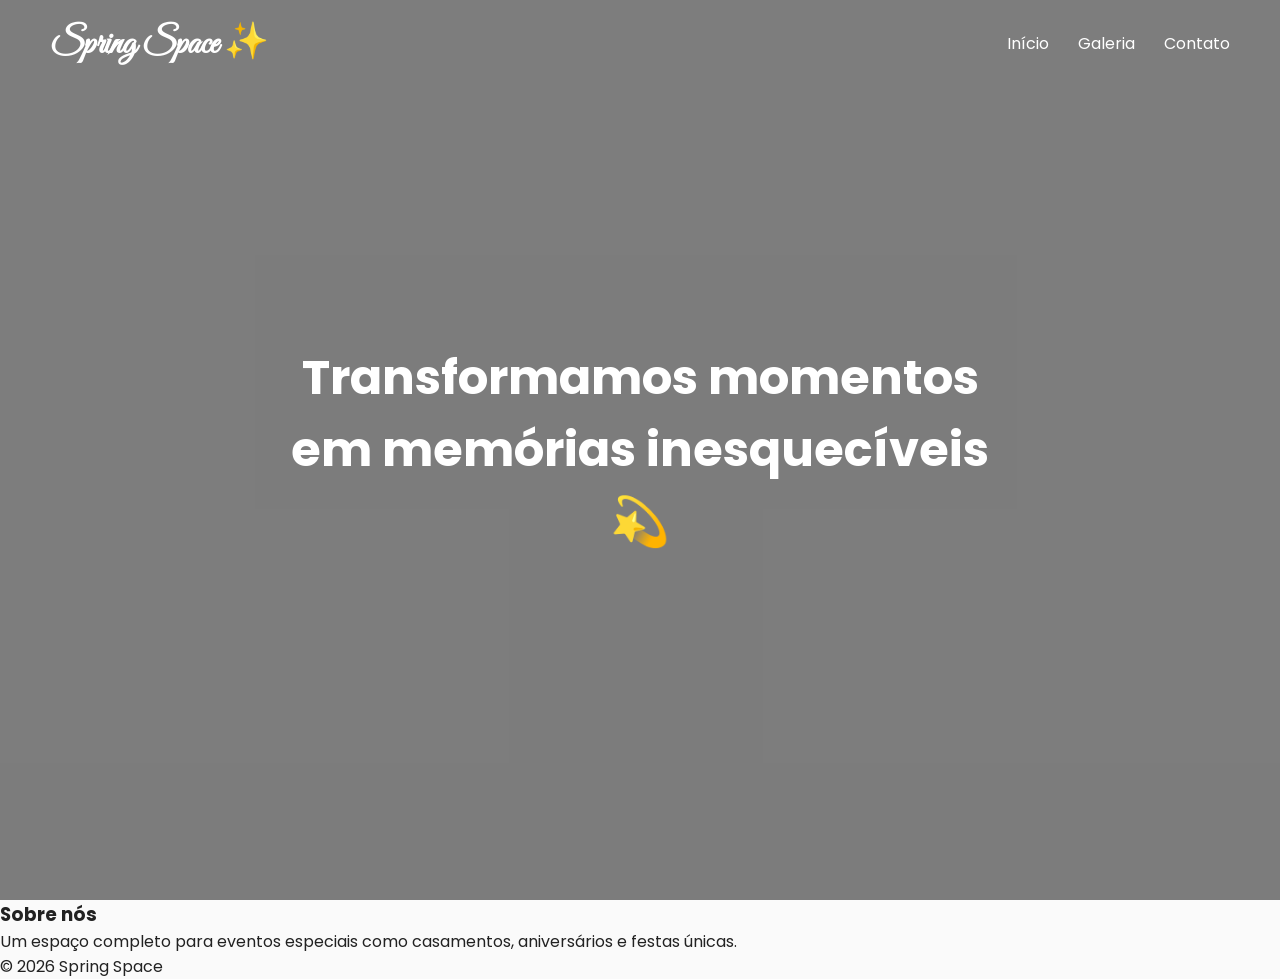
==== index.html @ cb0e1561 "Add files via upload" ====
<!DOCTYPE html>
<html lang="pt-br">
<head>
    <meta charset="UTF-8">
    <title>Spring Space</title>
    <link rel="stylesheet" href="css/style.css">
    <link href="https://fonts.googleapis.com/css2?family=Poppins:wght@300;400;600&family=Great+Vibes&display=swap" rel="stylesheet">
</head>
<body>

<header>
    <h1 class="logo">Spring Space ✨</h1>
    <nav>
        <a href="index.html">Início</a>
        <a href="galeria.html">Galeria</a>
        <a href="contato.html">Contato</a>
    </nav>
</header>

<section class="hero">
    <h2>Transformamos momentos em memórias inesquecíveis 💫</h2>
</section>

<section class="sobre">
    <h3>Sobre nós</h3>
    <p>Um espaço completo para eventos especiais como casamentos, aniversários e festas únicas.</p>
</section>

<footer>
    <p>© 2026 Spring Space</p>
</footer>

</body>
</html>
---- css/style.css ----
/* RESET */
* {
    margin: 0;
    padding: 0;
    box-sizing: border-box;
}

body {
    font-family: 'Poppins', sans-serif;
    background: #fafafa;
    color: #222;
}

/* HEADER TRANSPARENTE */
header {
    position: fixed;
    width: 100%;
    top: 0;
    padding: 20px 50px;
    display: flex;
    justify-content: space-between;
    align-items: center;
    transition: 0.4s;
    z-index: 1000;
}

header.scrolled {
    background: rgba(0,0,0,0.7);
    backdrop-filter: blur(10px);
}

/* LOGO ASSINATURA */
.logo {
    font-family: 'Great Vibes', cursive;
    font-size: 36px;
    color: white;
}

/* MENU */
nav a {
    margin-left: 25px;
    color: white;
    text-decoration: none;
    position: relative;
}

/* LINHA ANIMADA */
nav a::after {
    content: "";
    width: 0%;
    height: 2px;
    background: white;
    position: absolute;
    left: 0;
    bottom: -5px;
    transition: 0.3s;
}

nav a:hover::after {
    width: 100%;
}

/* HERO COM IMAGEM */
.hero {
    height: 100vh;
    background: url('../assets/evento1/1.jpg') center/cover no-repeat;
    display: flex;
    align-items: center;
    justify-content: center;
    text-align: center;
    color: white;
    position: relative;
}

/* OVERLAY ESCURO */
.hero::before {
    content: "";
    position: absolute;
    width: 100%;
    height: 100%;
    background: rgba(0,0,0,0.5);
}

/* TEXTO HERO */
.hero h2 {
    position: relative;
    font-size: 48px;
    max-width: 700px;
    animation: fadeUp 1.5s ease;
}

/* GALERIA */
.galeria {
    padding: 100px 40px;
    display: grid;
    grid-template-columns: repeat(auto-fit, minmax(300px,1fr));
    gap: 25px;
}

/* EVENTO */
.evento {
    background: white;
    border-radius: 15px;
    overflow: hidden;
    box-shadow: 0 8px 25px rgba(0,0,0,0.1);
    transition: 0.4s;
    opacity: 0;
    transform: translateY(40px);
}

/* ANIMAÇÃO AO APARECER */
.evento.show {
    opacity: 1;
    transform: translateY(0);
}

/* HOVER LUXO */
.evento:hover {
    transform: scale(1.03);
}

/* IMG */
.evento img {
    width: 100%;
    height: 250px;
    object-fit: cover;
    cursor: pointer;
}

/* TEXTO */
.evento p {
    padding: 15px;
}

/* LIGHTBOX */
.lightbox {
    position: fixed;
    display: none;
    top: 0;
    left: 0;
    width: 100%;
    height: 100%;
    background: rgba(0,0,0,0.9);
    justify-content: center;
    align-items: center;
}

.lightbox img {
    max-width: 90%;
    max-height: 90%;
}

/* BOTÃO WHATSAPP */
.whatsapp {
    position: fixed;
    bottom: 20px;
    right: 20px;
    background: #25d366;
    color: white;
    padding: 15px 18px;
    border-radius: 50%;
    font-size: 22px;
    text-decoration: none;
    box-shadow: 0 5px 15px rgba(0,0,0,0.3);
}

/* CONTATO */
.contato {
    padding: 120px 20px;
    text-align: center;
}

/* ANIMAÇÃO */
@keyframes fadeUp {
    from {
        opacity: 0;
        transform: translateY(30px);
    }
    to {
        opacity: 1;
        transform: translateY(0);
    }
}
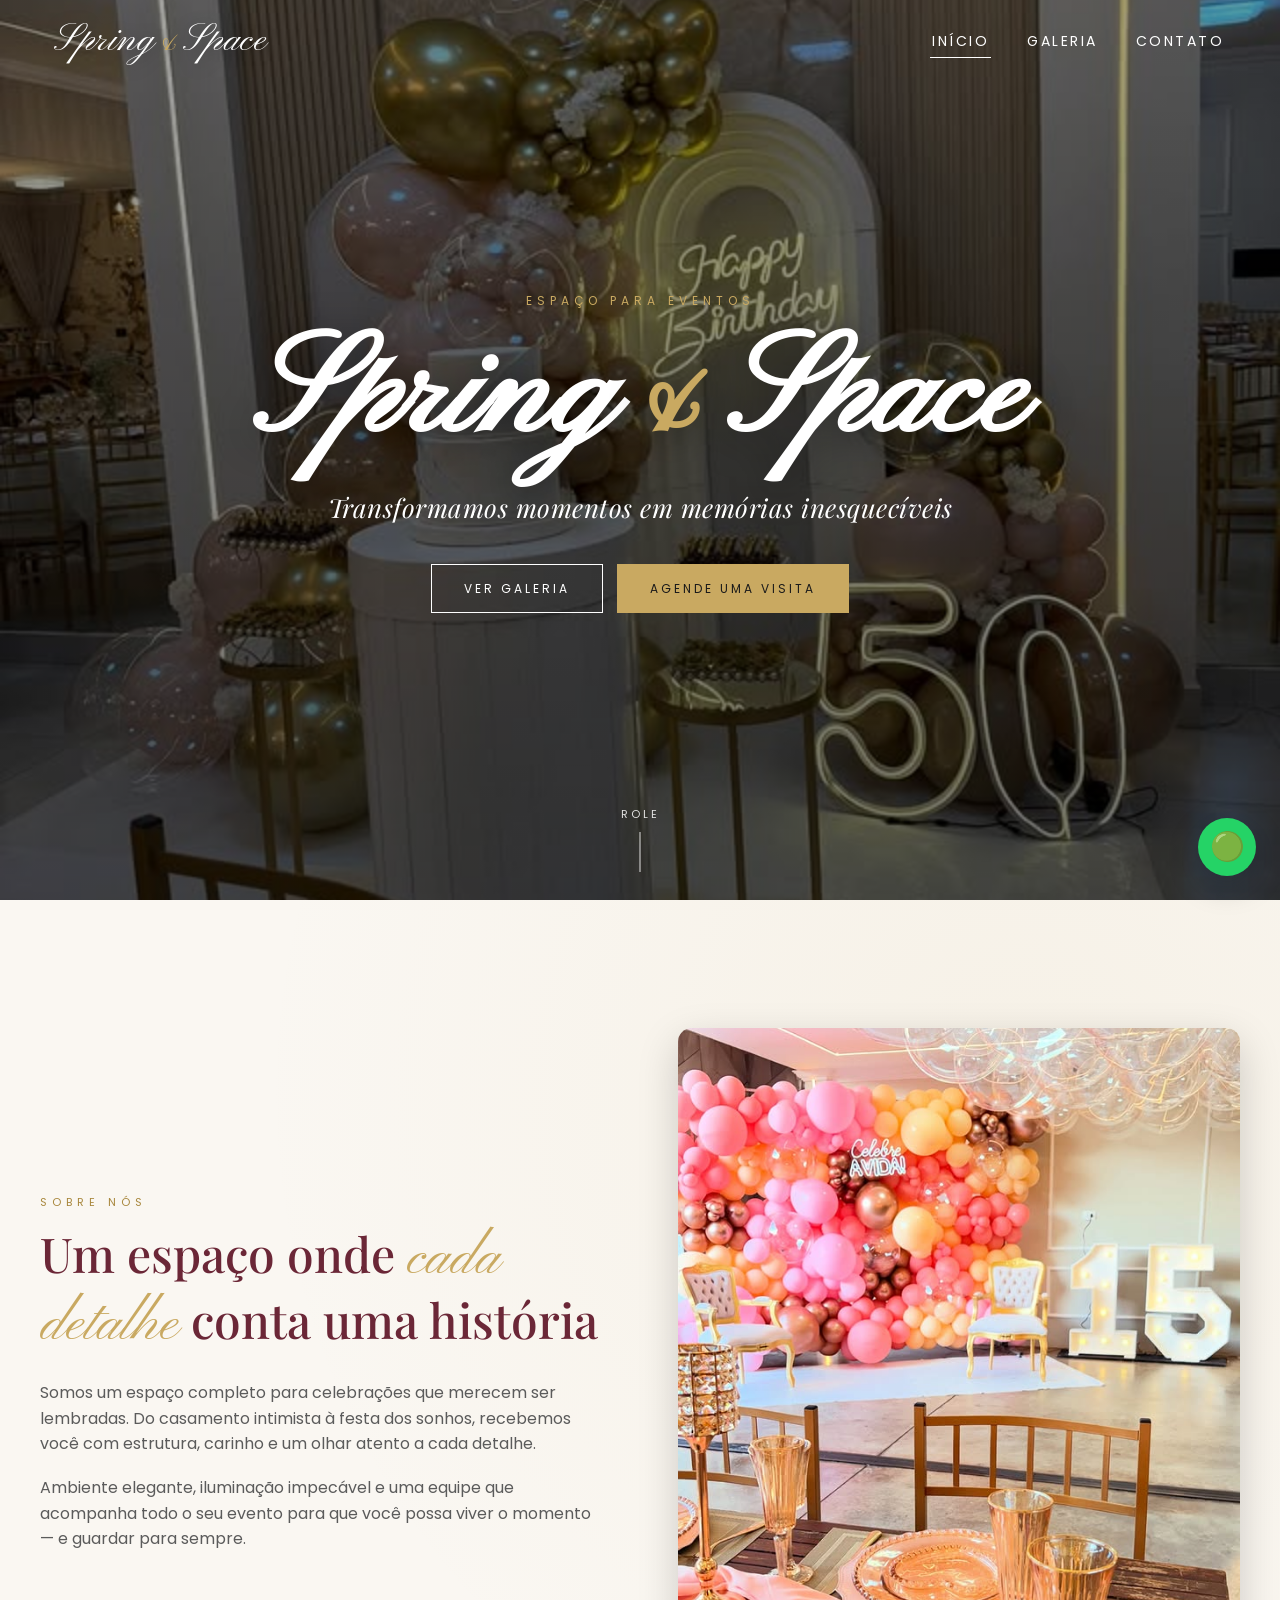
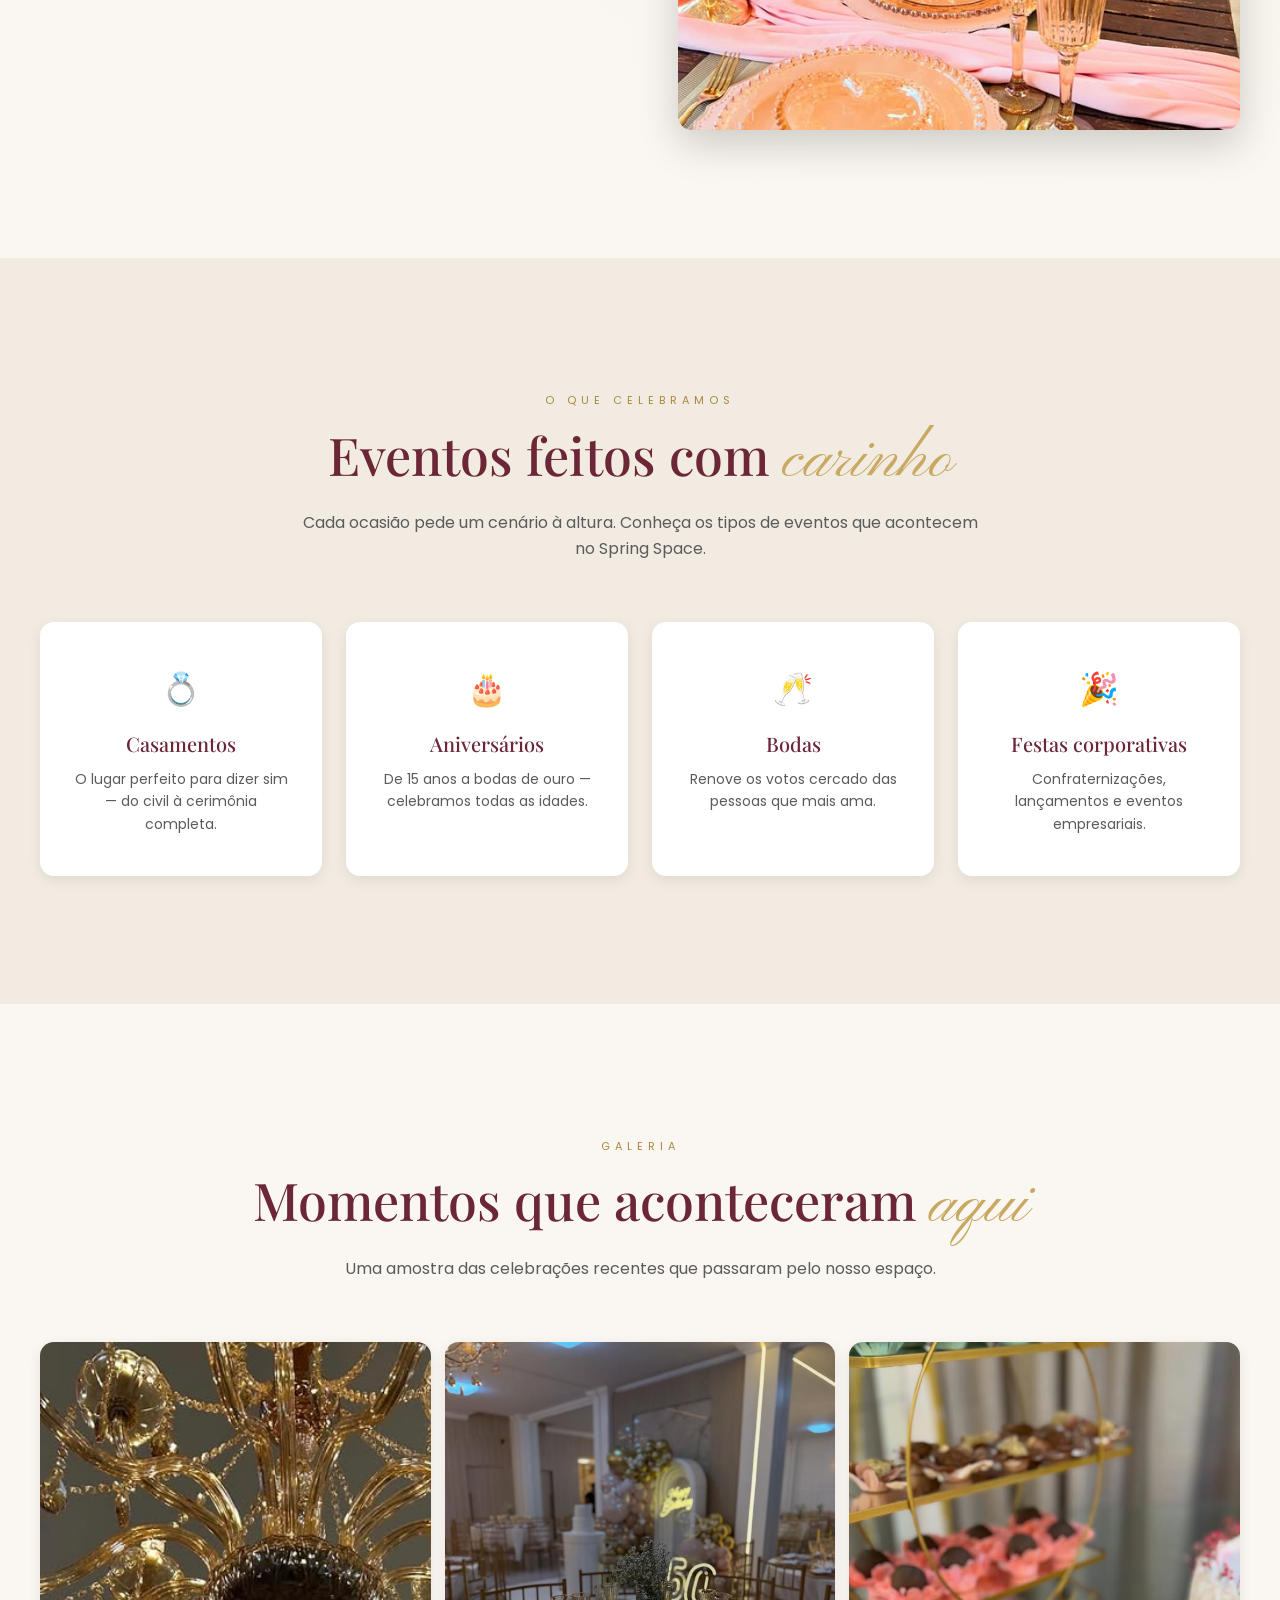
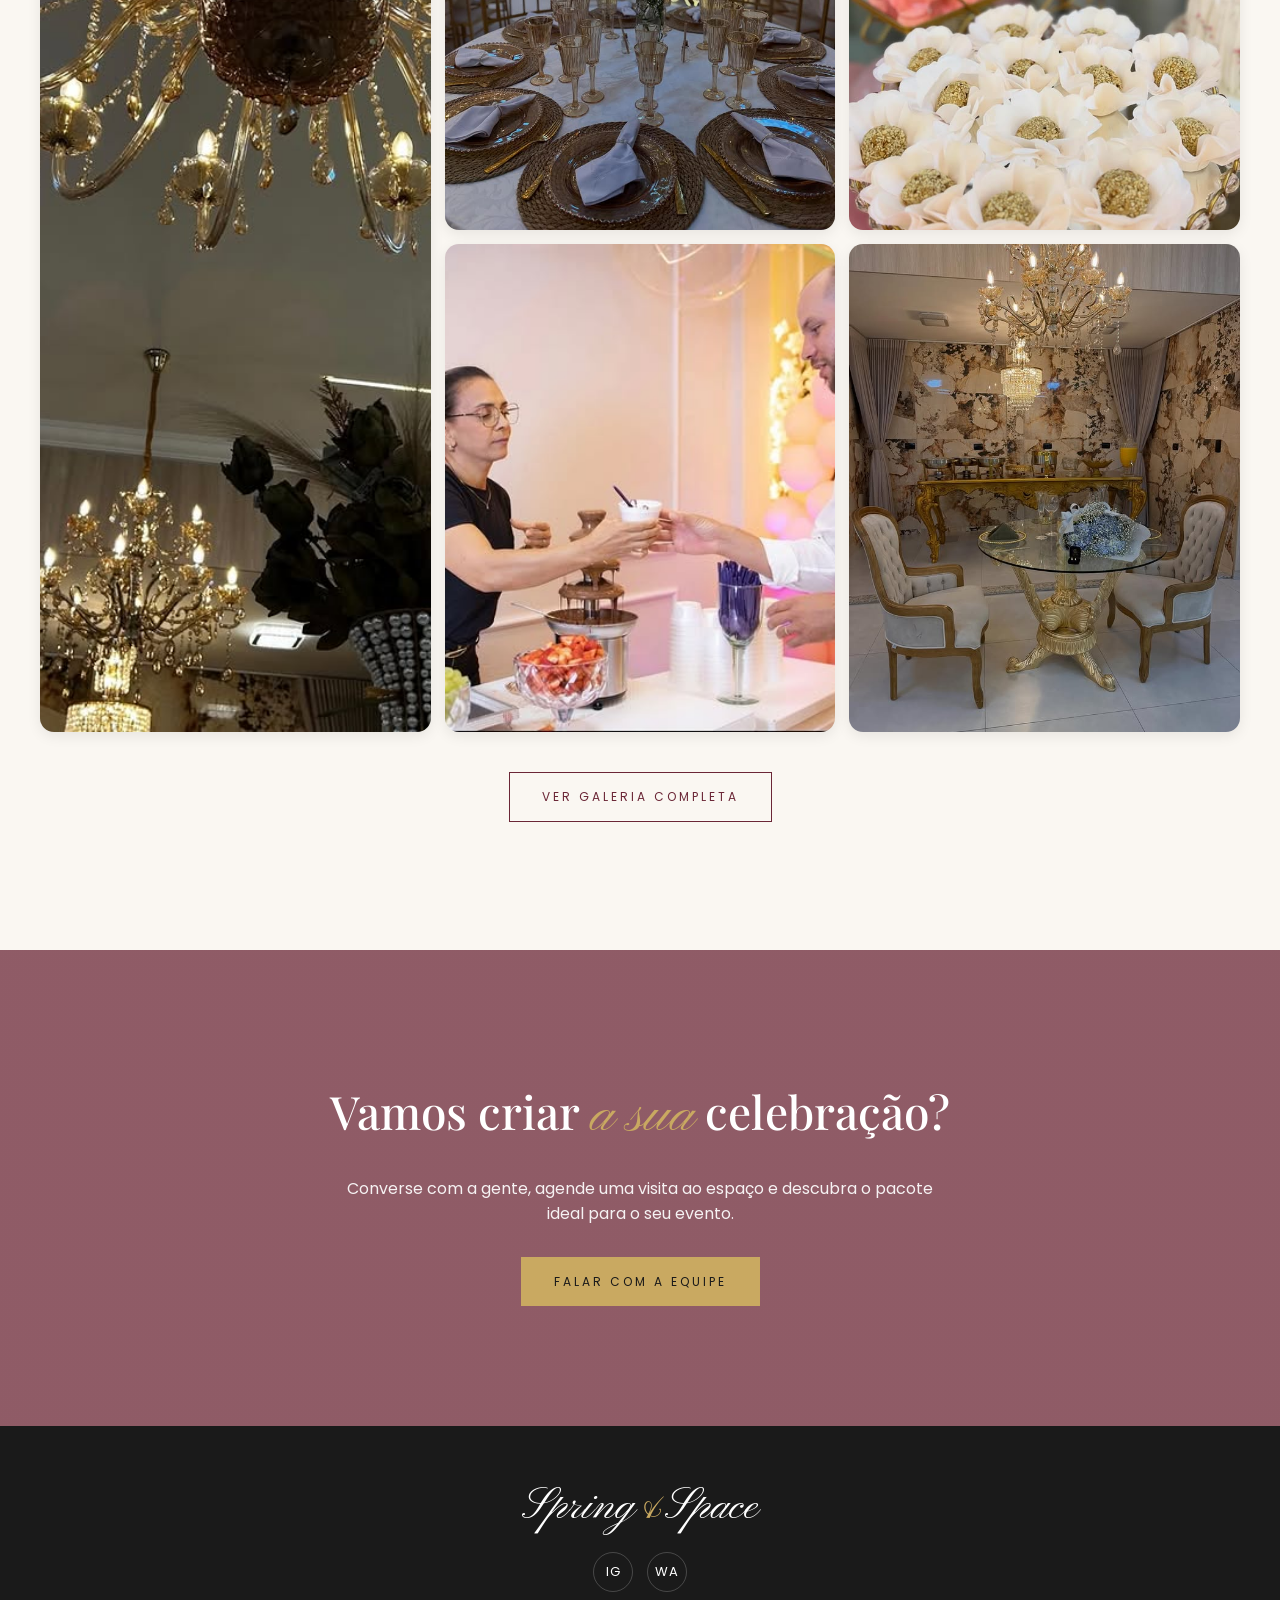
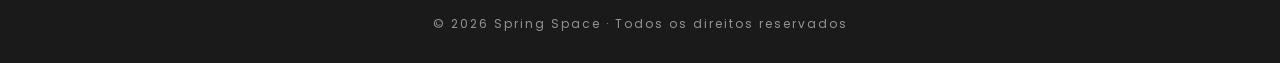
==== commit 07a45e03: "Redesign: professional look, signature logo, animations, video-ready gallery - New palette (ivory/ro" ====
--- a/index.html
+++ b/index.html
@@ -1,34 +1,131 @@
-<!DOCTYPE html>
-<html lang="pt-br">
-<head>
-    <meta charset="UTF-8">
-    <title>Spring Space</title>
-    <link rel="stylesheet" href="css/style.css">
-    <link href="https://fonts.googleapis.com/css2?family=Poppins:wght@300;400;600&family=Great+Vibes&display=swap" rel="stylesheet">
-</head>
-<body>
-
-<header>
-    <h1 class="logo">Spring Space ✨</h1>
-    <nav>
-        <a href="index.html">Início</a>
-        <a href="galeria.html">Galeria</a>
-        <a href="contato.html">Contato</a>
-    </nav>
-</header>
-
-<section class="hero">
-    <h2>Transformamos momentos em memórias inesquecíveis 💫</h2>
-</section>
-
-<section class="sobre">
-    <h3>Sobre nós</h3>
-    <p>Um espaço completo para eventos especiais como casamentos, aniversários e festas únicas.</p>
-</section>
-
-<footer>
-    <p>© 2026 Spring Space</p>
-</footer>
-
-</body>
-</html>+<!DOCTYPE html>
+<html lang="pt-br">
+<head>
+<meta charset="UTF-8">
+<meta name="viewport" content="width=device-width, initial-scale=1">
+<title>Spring Space · Espaço para eventos inesquecíveis</title>
+<meta name="description" content="Spring Space — um espaço completo e elegante para casamentos, aniversários, bodas e festas únicas. Transformamos momentos em memórias.">
+
+<link rel="preconnect" href="https://fonts.googleapis.com">
+<link rel="preconnect" href="https://fonts.gstatic.com" crossorigin>
+<link href="https://fonts.googleapis.com/css2?family=Playfair+Display:ital,wght@0,400;0,500;0,600;1,400&family=Pinyon+Script&family=Great+Vibes&family=Poppins:wght@300;400;500;600&display=swap" rel="stylesheet">
+
+<link rel="stylesheet" href="css/style.css">
+</head>
+<body>
+
+<header id="site-header">
+    <div class="logo"><a href="index.html">Spring<span class="amp">&amp;</span>Space</a></div>
+    <button class="burger" id="burger" aria-label="Abrir menu"><span></span><span></span><span></span></button>
+    <nav id="site-nav">
+        <a href="index.html" class="active">Início</a>
+        <a href="galeria.html">Galeria</a>
+        <a href="contato.html">Contato</a>
+    </nav>
+</header>
+
+<!-- HERO -->
+<section class="hero">
+    <div class="hero-slides" id="hero-slides">
+        <div class="hero-slide active" style="background-image:url('evento1/1.jpg')"></div>
+        <div class="hero-slide" style="background-image:url('evento2/1.jpg')"></div>
+        <div class="hero-slide" style="background-image:url('evento6/1.jpg')"></div>
+        <div class="hero-slide" style="background-image:url('evento7/1.jpg')"></div>
+    </div>
+
+    <div class="hero-content">
+        <span class="kicker">Espaço para eventos</span>
+        <h1 class="brand-signature">Spring<span class="amp">&amp;</span>Space</h1>
+        <p class="tagline">Transformamos momentos em memórias inesquecíveis</p>
+        <div class="hero-cta">
+            <a href="galeria.html" class="btn"><span>Ver galeria</span></a>
+            <a href="contato.html" class="btn btn-solid"><span>Agende uma visita</span></a>
+        </div>
+    </div>
+
+    <div class="scroll-hint">
+        <span>Role</span>
+        <span class="line"></span>
+    </div>
+</section>
+
+<!-- SOBRE -->
+<section class="sobre" id="sobre">
+    <div class="container sobre-grid">
+        <div class="sobre-text reveal">
+            <span class="eyebrow">Sobre nós</span>
+            <h2>Um espaço onde <em>cada detalhe</em> conta uma história</h2>
+            <p>Somos um espaço completo para celebrações que merecem ser lembradas. Do casamento intimista à festa dos sonhos, recebemos você com estrutura, carinho e um olhar atento a cada detalhe.</p>
+            <p>Ambiente elegante, iluminação impecável e uma equipe que acompanha todo o seu evento para que você possa viver o momento — e guardar para sempre.</p>
+        </div>
+        <div class="sobre-image reveal delay-1">
+            <img src="evento3/1.jpg" alt="Salão Spring Space decorado" loading="lazy">
+        </div>
+    </div>
+</section>
+
+<!-- SERVIÇOS -->
+<section class="servicos">
+    <div class="container">
+        <div class="section-head reveal">
+            <span class="eyebrow">O que celebramos</span>
+            <h2>Eventos feitos com <em>carinho</em></h2>
+            <p>Cada ocasião pede um cenário à altura. Conheça os tipos de eventos que acontecem no Spring Space.</p>
+        </div>
+
+        <div class="servicos-grid">
+            <div class="servico reveal"><div class="icon">💍</div><h3>Casamentos</h3><p>O lugar perfeito para dizer sim — do civil à cerimônia completa.</p></div>
+            <div class="servico reveal delay-1"><div class="icon">🎂</div><h3>Aniversários</h3><p>De 15 anos a bodas de ouro — celebramos todas as idades.</p></div>
+            <div class="servico reveal delay-2"><div class="icon">🥂</div><h3>Bodas</h3><p>Renove os votos cercado das pessoas que mais ama.</p></div>
+            <div class="servico reveal delay-3"><div class="icon">🎉</div><h3>Festas corporativas</h3><p>Confraternizações, lançamentos e eventos empresariais.</p></div>
+        </div>
+    </div>
+</section>
+
+<!-- GALLERY PREVIEW -->
+<section class="preview" id="preview">
+    <div class="container">
+        <div class="section-head reveal">
+            <span class="eyebrow">Galeria</span>
+            <h2>Momentos que aconteceram <em>aqui</em></h2>
+            <p>Uma amostra das celebrações recentes que passaram pelo nosso espaço.</p>
+        </div>
+
+        <div class="preview-grid reveal delay-1">
+            <a class="tile" href="galeria.html"><img src="evento6/2.jpg" alt="Casamento" loading="lazy"></a>
+            <a class="tile" href="galeria.html"><img src="evento1/2.jpg" alt="Aniversário 50 anos" loading="lazy"></a>
+            <a class="tile" href="galeria.html"><img src="evento2/2.jpg" alt="Salão" loading="lazy"></a>
+            <a class="tile" href="galeria.html"><img src="evento4/2.jpg" alt="Doces" loading="lazy"></a>
+            <a class="tile" href="galeria.html"><img src="evento7/2.jpg" alt="Festa" loading="lazy"></a>
+        </div>
+
+        <div class="preview-cta reveal delay-2">
+            <a href="galeria.html" class="btn" style="color:var(--burgundy);border-color:var(--burgundy);"><span>Ver galeria completa</span></a>
+        </div>
+    </div>
+</section>
+
+<!-- CTA -->
+<section class="cta" style="--bg:url('evento5/1.jpg');">
+    <div class="container reveal">
+        <h2>Vamos criar <em>a sua</em> celebração?</h2>
+        <p>Converse com a gente, agende uma visita ao espaço e descubra o pacote ideal para o seu evento.</p>
+        <a href="contato.html" class="btn btn-solid"><span>Falar com a equipe</span></a>
+    </div>
+</section>
+
+<!-- FOOTER -->
+<footer>
+    <div class="foot-sig">Spring<span class="amp">&amp;</span>Space</div>
+    <div class="socials">
+        <a href="https://www.instagram.com/spri.gnspace" target="_blank" rel="noopener">IG</a>
+        <a href="https://wa.me/5518981238921" target="_blank" rel="noopener">WA</a>
+    </div>
+    <p class="copy">© <span id="year">2026</span> Spring Space · Todos os direitos reservados</p>
+</footer>
+
+<a href="https://wa.me/5518981238921" class="whatsapp-float" target="_blank" rel="noopener" aria-label="WhatsApp">🟢</a>
+
+<script src="js/script.js"></script>
+</body>
+</html>
--- a/css/style.css
+++ b/css/style.css
@@ -1,183 +1,977 @@
-/* RESET */
-* {
-    margin: 0;
-    padding: 0;
-    box-sizing: border-box;
-}
-
-body {
-    font-family: 'Poppins', sans-serif;
-    background: #fafafa;
-    color: #222;
-}
-
-/* HEADER TRANSPARENTE */
-header {
-    position: fixed;
-    width: 100%;
-    top: 0;
-    padding: 20px 50px;
-    display: flex;
-    justify-content: space-between;
-    align-items: center;
-    transition: 0.4s;
-    z-index: 1000;
-}
-
-header.scrolled {
-    background: rgba(0,0,0,0.7);
-    backdrop-filter: blur(10px);
-}
-
-/* LOGO ASSINATURA */
-.logo {
-    font-family: 'Great Vibes', cursive;
-    font-size: 36px;
-    color: white;
-}
-
-/* MENU */
-nav a {
-    margin-left: 25px;
-    color: white;
-    text-decoration: none;
-    position: relative;
-}
-
-/* LINHA ANIMADA */
-nav a::after {
-    content: "";
-    width: 0%;
-    height: 2px;
-    background: white;
-    position: absolute;
-    left: 0;
-    bottom: -5px;
-    transition: 0.3s;
-}
-
-nav a:hover::after {
-    width: 100%;
-}
-
-/* HERO COM IMAGEM */
-.hero {
-    height: 100vh;
-    background: url('../assets/evento1/1.jpg') center/cover no-repeat;
-    display: flex;
-    align-items: center;
-    justify-content: center;
-    text-align: center;
-    color: white;
-    position: relative;
-}
-
-/* OVERLAY ESCURO */
-.hero::before {
-    content: "";
-    position: absolute;
-    width: 100%;
-    height: 100%;
-    background: rgba(0,0,0,0.5);
-}
-
-/* TEXTO HERO */
-.hero h2 {
-    position: relative;
-    font-size: 48px;
-    max-width: 700px;
-    animation: fadeUp 1.5s ease;
-}
-
-/* GALERIA */
-.galeria {
-    padding: 100px 40px;
-    display: grid;
-    grid-template-columns: repeat(auto-fit, minmax(300px,1fr));
-    gap: 25px;
-}
-
-/* EVENTO */
-.evento {
-    background: white;
-    border-radius: 15px;
-    overflow: hidden;
-    box-shadow: 0 8px 25px rgba(0,0,0,0.1);
-    transition: 0.4s;
-    opacity: 0;
-    transform: translateY(40px);
-}
-
-/* ANIMAÇÃO AO APARECER */
-.evento.show {
-    opacity: 1;
-    transform: translateY(0);
-}
-
-/* HOVER LUXO */
-.evento:hover {
-    transform: scale(1.03);
-}
-
-/* IMG */
-.evento img {
-    width: 100%;
-    height: 250px;
-    object-fit: cover;
-    cursor: pointer;
-}
-
-/* TEXTO */
-.evento p {
-    padding: 15px;
-}
-
-/* LIGHTBOX */
-.lightbox {
-    position: fixed;
-    display: none;
-    top: 0;
-    left: 0;
-    width: 100%;
-    height: 100%;
-    background: rgba(0,0,0,0.9);
-    justify-content: center;
-    align-items: center;
-}
-
-.lightbox img {
-    max-width: 90%;
-    max-height: 90%;
-}
-
-/* BOTÃO WHATSAPP */
-.whatsapp {
-    position: fixed;
-    bottom: 20px;
-    right: 20px;
-    background: #25d366;
-    color: white;
-    padding: 15px 18px;
-    border-radius: 50%;
-    font-size: 22px;
-    text-decoration: none;
-    box-shadow: 0 5px 15px rgba(0,0,0,0.3);
-}
-
-/* CONTATO */
-.contato {
-    padding: 120px 20px;
-    text-align: center;
-}
-
-/* ANIMAÇÃO */
-@keyframes fadeUp {
-    from {
-        opacity: 0;
-        transform: translateY(30px);
-    }
-    to {
-        opacity: 1;
-        transform: translateY(0);
-    }
-}+/* =========================================================
+   Spring Space — Visual Identity
+   Palette: ivory, rose, burgundy, gold, charcoal
+   Type:    Playfair Display (serif) + Poppins (body) + Pinyon Script (signature)
+   ========================================================= */
+
+:root {
+    --ivory: #faf7f2;
+    --cream: #f2ebe1;
+    --rose:  #e7c6b5;
+    --gold:  #c9a961;
+    --gold-dark: #a8873d;
+    --burgundy: #6b2737;
+    --charcoal: #1a1a1a;
+    --muted: #5b5b5b;
+    --white: #ffffff;
+    --shadow-sm: 0 4px 14px rgba(0,0,0,0.08);
+    --shadow-md: 0 14px 40px rgba(0,0,0,0.18);
+    --shadow-lg: 0 30px 80px rgba(0,0,0,0.35);
+    --radius: 14px;
+    --ease: cubic-bezier(.22,.61,.36,1);
+}
+
+/* RESET */
+*, *::before, *::after {
+    margin: 0;
+    padding: 0;
+    box-sizing: border-box;
+}
+
+html { scroll-behavior: smooth; }
+
+body {
+    font-family: 'Poppins', system-ui, sans-serif;
+    background: var(--ivory);
+    color: var(--charcoal);
+    line-height: 1.6;
+    overflow-x: hidden;
+    -webkit-font-smoothing: antialiased;
+}
+
+img { display: block; max-width: 100%; }
+
+/* =========================================================
+   HEADER / NAV
+   ========================================================= */
+header {
+    position: fixed;
+    inset: 0 0 auto 0;
+    padding: 22px 54px;
+    display: flex;
+    justify-content: space-between;
+    align-items: center;
+    z-index: 1000;
+    transition: background .4s var(--ease), padding .4s var(--ease), box-shadow .4s var(--ease);
+}
+
+header.scrolled {
+    background: rgba(250, 247, 242, 0.92);
+    backdrop-filter: blur(16px);
+    -webkit-backdrop-filter: blur(16px);
+    padding: 14px 54px;
+    box-shadow: 0 6px 24px rgba(0,0,0,0.06);
+}
+
+/* Signature logo */
+.logo {
+    font-family: 'Pinyon Script', 'Great Vibes', cursive;
+    font-weight: 400;
+    font-size: clamp(30px, 3vw, 44px);
+    color: var(--white);
+    letter-spacing: .5px;
+    text-shadow: 0 2px 18px rgba(0,0,0,0.35);
+    transition: color .4s var(--ease), text-shadow .4s var(--ease);
+    line-height: 1;
+}
+.logo a { color: inherit; text-decoration: none; }
+.logo .amp { color: var(--gold); font-size: .85em; margin: 0 .05em; }
+
+header.scrolled .logo {
+    color: var(--burgundy);
+    text-shadow: none;
+}
+
+/* Nav */
+nav {
+    display: flex;
+    gap: 34px;
+    align-items: center;
+}
+nav a {
+    color: var(--white);
+    text-decoration: none;
+    font-size: 14px;
+    font-weight: 400;
+    letter-spacing: 2.5px;
+    text-transform: uppercase;
+    position: relative;
+    padding: 6px 2px;
+    transition: color .3s var(--ease);
+}
+nav a::after {
+    content: "";
+    position: absolute;
+    left: 0; bottom: 0;
+    width: 0%; height: 1.5px;
+    background: currentColor;
+    transition: width .4s var(--ease);
+}
+nav a:hover::after,
+nav a.active::after { width: 100%; }
+header.scrolled nav a { color: var(--charcoal); }
+
+/* Mobile burger */
+.burger {
+    display: none;
+    width: 30px; height: 22px;
+    background: transparent;
+    border: none;
+    cursor: pointer;
+    position: relative;
+}
+.burger span {
+    position: absolute;
+    left: 0; right: 0;
+    height: 2px;
+    background: var(--white);
+    transition: transform .35s var(--ease), top .35s var(--ease), opacity .2s var(--ease), background .35s var(--ease);
+}
+.burger span:nth-child(1) { top: 2px; }
+.burger span:nth-child(2) { top: 10px; }
+.burger span:nth-child(3) { top: 18px; }
+header.scrolled .burger span { background: var(--charcoal); }
+.burger.open span:nth-child(1) { top: 10px; transform: rotate(45deg); }
+.burger.open span:nth-child(2) { opacity: 0; }
+.burger.open span:nth-child(3) { top: 10px; transform: rotate(-45deg); }
+
+/* =========================================================
+   HERO
+   ========================================================= */
+.hero {
+    position: relative;
+    min-height: 100vh;
+    display: flex;
+    align-items: center;
+    justify-content: center;
+    text-align: center;
+    color: var(--white);
+    overflow: hidden;
+}
+.hero-slides {
+    position: absolute; inset: 0;
+    z-index: 0;
+}
+.hero-slide {
+    position: absolute; inset: 0;
+    background-size: cover;
+    background-position: center;
+    opacity: 0;
+    transform: scale(1.08);
+    transition: opacity 1.6s var(--ease), transform 8s ease-out;
+}
+.hero-slide.active {
+    opacity: 1;
+    transform: scale(1);
+}
+.hero::before {
+    content: "";
+    position: absolute; inset: 0;
+    background: linear-gradient(180deg, rgba(0,0,0,.35) 0%, rgba(0,0,0,.55) 100%);
+    z-index: 1;
+}
+.hero-content {
+    position: relative;
+    z-index: 2;
+    padding: 0 24px;
+    max-width: 900px;
+}
+.hero .brand-signature {
+    font-family: 'Pinyon Script', 'Great Vibes', cursive;
+    font-size: clamp(64px, 11vw, 150px);
+    line-height: 1;
+    color: var(--white);
+    text-shadow: 0 6px 40px rgba(0,0,0,.45);
+    opacity: 0;
+    transform: translateY(30px);
+    animation: signatureIn 1.8s var(--ease) forwards;
+}
+.hero .brand-signature .amp {
+    color: var(--gold);
+    font-size: .85em;
+    display: inline-block;
+    margin: 0 .08em;
+}
+.hero .kicker {
+    display: inline-block;
+    font-size: 12px;
+    letter-spacing: 5px;
+    text-transform: uppercase;
+    margin-bottom: 18px;
+    color: var(--gold);
+    opacity: 0;
+    animation: fadeUp .9s var(--ease) .3s forwards;
+}
+.hero .tagline {
+    margin-top: 18px;
+    font-family: 'Playfair Display', serif;
+    font-weight: 400;
+    font-size: clamp(18px, 2.2vw, 26px);
+    font-style: italic;
+    letter-spacing: .5px;
+    opacity: 0;
+    animation: fadeUp 1s var(--ease) 1s forwards;
+}
+.hero .hero-cta {
+    margin-top: 36px;
+    display: inline-flex;
+    gap: 14px;
+    flex-wrap: wrap;
+    justify-content: center;
+    opacity: 0;
+    animation: fadeUp 1s var(--ease) 1.4s forwards;
+}
+.scroll-hint {
+    position: absolute;
+    bottom: 28px;
+    left: 50%;
+    transform: translateX(-50%);
+    z-index: 2;
+    color: var(--white);
+    font-size: 11px;
+    letter-spacing: 3px;
+    text-transform: uppercase;
+    opacity: .85;
+    display: flex;
+    flex-direction: column;
+    align-items: center;
+    gap: 8px;
+}
+.scroll-hint .line {
+    width: 1px; height: 40px;
+    background: var(--white);
+    position: relative;
+    overflow: hidden;
+}
+.scroll-hint .line::after {
+    content: "";
+    position: absolute;
+    top: -40px; left: 0;
+    width: 100%; height: 40px;
+    background: var(--gold);
+    animation: scrollLine 2.4s var(--ease) infinite;
+}
+
+/* =========================================================
+   BUTTONS
+   ========================================================= */
+.btn {
+    position: relative;
+    display: inline-flex;
+    align-items: center;
+    gap: 10px;
+    padding: 14px 32px;
+    font-size: 12px;
+    letter-spacing: 3px;
+    text-transform: uppercase;
+    text-decoration: none;
+    border: 1.5px solid currentColor;
+    color: var(--white);
+    background: transparent;
+    overflow: hidden;
+    transition: color .35s var(--ease), border-color .35s var(--ease), transform .35s var(--ease);
+    cursor: pointer;
+}
+.btn::before {
+    content: "";
+    position: absolute;
+    inset: 0;
+    background: var(--white);
+    transform: translateY(101%);
+    transition: transform .45s var(--ease);
+    z-index: 0;
+}
+.btn > * { position: relative; z-index: 1; }
+.btn:hover { color: var(--burgundy); border-color: var(--white); }
+.btn:hover::before { transform: translateY(0); }
+
+.btn-solid {
+    color: var(--charcoal);
+    background: var(--gold);
+    border-color: var(--gold);
+}
+.btn-solid::before { background: var(--burgundy); }
+.btn-solid:hover { color: var(--white); border-color: var(--burgundy); }
+
+/* =========================================================
+   GENERIC SECTION
+   ========================================================= */
+section { padding: clamp(70px, 10vw, 130px) 24px; }
+.container { max-width: 1200px; margin: 0 auto; }
+
+.section-head {
+    text-align: center;
+    margin-bottom: 60px;
+}
+.section-head .eyebrow {
+    display: inline-block;
+    font-size: 11px;
+    letter-spacing: 5px;
+    text-transform: uppercase;
+    color: var(--gold-dark);
+    margin-bottom: 14px;
+}
+.section-head h2 {
+    font-family: 'Playfair Display', serif;
+    font-weight: 500;
+    font-size: clamp(30px, 4.5vw, 52px);
+    color: var(--burgundy);
+    margin-bottom: 12px;
+    line-height: 1.15;
+}
+.section-head h2 em {
+    font-family: 'Pinyon Script', cursive;
+    font-style: normal;
+    color: var(--gold);
+    font-size: 1.25em;
+    font-weight: 400;
+}
+.section-head p {
+    max-width: 680px;
+    margin: 0 auto;
+    color: var(--muted);
+    font-size: 16px;
+}
+
+/* =========================================================
+   ABOUT
+   ========================================================= */
+.sobre {
+    background:
+        radial-gradient(circle at 80% 20%, rgba(201,169,97,0.08), transparent 60%),
+        var(--ivory);
+    position: relative;
+}
+.sobre-grid {
+    display: grid;
+    grid-template-columns: 1fr 1fr;
+    gap: clamp(30px, 6vw, 80px);
+    align-items: center;
+}
+.sobre-text h2 {
+    font-family: 'Playfair Display', serif;
+    font-weight: 500;
+    font-size: clamp(30px, 4vw, 48px);
+    color: var(--burgundy);
+    line-height: 1.15;
+    margin-bottom: 22px;
+}
+.sobre-text h2 em {
+    font-family: 'Pinyon Script', cursive;
+    font-style: normal;
+    color: var(--gold);
+    font-size: 1.2em;
+}
+.sobre-text .eyebrow {
+    display: inline-block;
+    font-size: 11px;
+    letter-spacing: 5px;
+    text-transform: uppercase;
+    color: var(--gold-dark);
+    margin-bottom: 14px;
+}
+.sobre-text p {
+    color: var(--muted);
+    margin-bottom: 18px;
+}
+.sobre-image {
+    position: relative;
+    aspect-ratio: 4/5;
+    border-radius: var(--radius);
+    overflow: hidden;
+    box-shadow: var(--shadow-md);
+}
+.sobre-image img {
+    width: 100%; height: 100%;
+    object-fit: cover;
+    transition: transform 1.2s var(--ease);
+}
+.sobre-image:hover img { transform: scale(1.05); }
+.sobre-image::before {
+    content: "";
+    position: absolute;
+    inset: -20px;
+    border: 2px solid var(--gold);
+    border-radius: var(--radius);
+    z-index: -1;
+    transform: translate(24px, 24px);
+}
+
+/* =========================================================
+   SERVIÇOS
+   ========================================================= */
+.servicos { background: var(--cream); }
+.servicos-grid {
+    display: grid;
+    grid-template-columns: repeat(auto-fit, minmax(230px, 1fr));
+    gap: 24px;
+}
+.servico {
+    background: var(--white);
+    padding: 40px 28px;
+    border-radius: var(--radius);
+    text-align: center;
+    box-shadow: var(--shadow-sm);
+    transition: transform .5s var(--ease), box-shadow .5s var(--ease);
+    border: 1px solid transparent;
+}
+.servico:hover {
+    transform: translateY(-8px);
+    box-shadow: var(--shadow-md);
+    border-color: var(--gold);
+}
+.servico .icon {
+    font-size: 32px;
+    margin-bottom: 14px;
+    display: inline-block;
+    transition: transform .5s var(--ease);
+}
+.servico:hover .icon { transform: scale(1.15) rotate(-6deg); }
+.servico h3 {
+    font-family: 'Playfair Display', serif;
+    font-weight: 500;
+    font-size: 20px;
+    color: var(--burgundy);
+    margin-bottom: 8px;
+}
+.servico p {
+    color: var(--muted);
+    font-size: 14px;
+}
+
+/* =========================================================
+   GALLERY PREVIEW (home)
+   ========================================================= */
+.preview-grid {
+    display: grid;
+    grid-template-columns: repeat(3, 1fr);
+    gap: 14px;
+    margin-bottom: 40px;
+}
+.preview-grid .tile {
+    position: relative;
+    overflow: hidden;
+    border-radius: var(--radius);
+    aspect-ratio: 4/5;
+    box-shadow: var(--shadow-sm);
+}
+.preview-grid .tile:nth-child(1) { grid-row: span 2; aspect-ratio: auto; }
+.preview-grid .tile img {
+    width: 100%; height: 100%;
+    object-fit: cover;
+    transition: transform 1.2s var(--ease), filter .6s var(--ease);
+}
+.preview-grid .tile:hover img { transform: scale(1.08); filter: brightness(.85); }
+.preview-grid .tile::after {
+    content: "";
+    position: absolute;
+    inset: 0;
+    background: linear-gradient(180deg, transparent 55%, rgba(0,0,0,.55));
+    opacity: 0;
+    transition: opacity .4s var(--ease);
+}
+.preview-grid .tile:hover::after { opacity: 1; }
+.preview-cta { text-align: center; }
+
+/* =========================================================
+   GALERIA (full page)
+   ========================================================= */
+.galeria-page { padding-top: 160px; }
+
+.gallery-filters {
+    display: flex;
+    justify-content: center;
+    flex-wrap: wrap;
+    gap: 10px;
+    margin-bottom: 50px;
+}
+.gallery-filters button {
+    background: transparent;
+    border: 1px solid rgba(0,0,0,0.12);
+    color: var(--charcoal);
+    padding: 10px 22px;
+    font-size: 12px;
+    letter-spacing: 2.5px;
+    text-transform: uppercase;
+    font-family: inherit;
+    cursor: pointer;
+    border-radius: 999px;
+    transition: all .35s var(--ease);
+}
+.gallery-filters button:hover { border-color: var(--gold); color: var(--gold-dark); }
+.gallery-filters button.active {
+    background: var(--burgundy);
+    color: var(--white);
+    border-color: var(--burgundy);
+}
+
+.galeria {
+    display: grid;
+    grid-template-columns: repeat(auto-fit, minmax(300px, 1fr));
+    gap: 26px;
+    max-width: 1280px;
+    margin: 0 auto;
+}
+
+.evento {
+    position: relative;
+    background: var(--white);
+    border-radius: var(--radius);
+    overflow: hidden;
+    box-shadow: var(--shadow-sm);
+    transition: transform .5s var(--ease), box-shadow .5s var(--ease);
+    opacity: 0;
+    transform: translateY(40px);
+    cursor: pointer;
+}
+.evento.show { opacity: 1; transform: translateY(0); }
+.evento:hover {
+    transform: translateY(-6px);
+    box-shadow: var(--shadow-md);
+}
+.evento-media {
+    position: relative;
+    aspect-ratio: 4/5;
+    overflow: hidden;
+}
+.evento-media img, .evento-media video {
+    width: 100%; height: 100%;
+    object-fit: cover;
+    transition: transform 1.2s var(--ease);
+}
+.evento:hover .evento-media img,
+.evento:hover .evento-media video { transform: scale(1.08); }
+.evento-media::after {
+    content: "";
+    position: absolute;
+    inset: 0;
+    background: linear-gradient(180deg, transparent 50%, rgba(0,0,0,.7));
+    pointer-events: none;
+}
+.evento-badge {
+    position: absolute;
+    top: 14px; left: 14px;
+    background: rgba(255,255,255,.9);
+    color: var(--burgundy);
+    font-size: 10px;
+    letter-spacing: 2px;
+    text-transform: uppercase;
+    padding: 6px 12px;
+    border-radius: 999px;
+    z-index: 2;
+}
+.evento-count {
+    position: absolute;
+    bottom: 14px; right: 14px;
+    color: var(--white);
+    font-size: 12px;
+    letter-spacing: 1.5px;
+    z-index: 2;
+    display: flex;
+    align-items: center;
+    gap: 6px;
+}
+.evento-caption {
+    position: absolute;
+    bottom: 0; left: 0; right: 0;
+    padding: 28px 22px 22px;
+    color: var(--white);
+    z-index: 2;
+}
+.evento-caption h3 {
+    font-family: 'Playfair Display', serif;
+    font-weight: 500;
+    font-size: 22px;
+    margin-bottom: 6px;
+}
+.evento-caption p {
+    font-size: 13px;
+    opacity: .92;
+    line-height: 1.5;
+}
+
+/* Video card badge */
+.evento.is-video .evento-media::before {
+    content: "▶";
+    position: absolute;
+    top: 50%; left: 50%;
+    transform: translate(-50%, -50%);
+    z-index: 3;
+    width: 68px; height: 68px;
+    display: flex;
+    align-items: center;
+    justify-content: center;
+    border-radius: 50%;
+    background: rgba(255,255,255,.92);
+    color: var(--burgundy);
+    font-size: 22px;
+    box-shadow: 0 8px 30px rgba(0,0,0,.4);
+    transition: transform .4s var(--ease);
+}
+.evento.is-video:hover .evento-media::before { transform: translate(-50%, -50%) scale(1.1); }
+
+/* Video placeholder (empty state) */
+.video-placeholder {
+    grid-column: 1 / -1;
+    background: linear-gradient(135deg, rgba(107,39,55,.06), rgba(201,169,97,.12));
+    border: 2px dashed rgba(107,39,55,.25);
+    border-radius: var(--radius);
+    padding: 60px 24px;
+    text-align: center;
+    color: var(--muted);
+}
+.video-placeholder h3 {
+    font-family: 'Playfair Display', serif;
+    color: var(--burgundy);
+    font-size: 22px;
+    margin-bottom: 8px;
+}
+.video-placeholder code {
+    background: rgba(0,0,0,.05);
+    padding: 2px 8px;
+    border-radius: 4px;
+    font-size: 13px;
+}
+
+/* =========================================================
+   LIGHTBOX
+   ========================================================= */
+.lightbox {
+    position: fixed;
+    inset: 0;
+    background: rgba(10,10,10,.94);
+    display: none;
+    justify-content: center;
+    align-items: center;
+    z-index: 2000;
+    padding: 40px 70px;
+    opacity: 0;
+    transition: opacity .4s var(--ease);
+}
+.lightbox.open { display: flex; opacity: 1; }
+.lightbox-content {
+    position: relative;
+    max-width: 1100px;
+    max-height: 90vh;
+    width: 100%;
+    display: flex;
+    align-items: center;
+    justify-content: center;
+}
+.lightbox-content img,
+.lightbox-content video {
+    max-width: 100%;
+    max-height: 85vh;
+    object-fit: contain;
+    border-radius: 6px;
+    box-shadow: var(--shadow-lg);
+    animation: lbIn .4s var(--ease);
+}
+.lightbox-close,
+.lightbox-prev,
+.lightbox-next {
+    position: absolute;
+    background: rgba(255,255,255,.08);
+    color: var(--white);
+    border: 1px solid rgba(255,255,255,.25);
+    width: 48px; height: 48px;
+    border-radius: 50%;
+    cursor: pointer;
+    display: flex;
+    align-items: center;
+    justify-content: center;
+    font-size: 20px;
+    font-family: inherit;
+    transition: background .3s var(--ease), transform .3s var(--ease);
+    z-index: 2;
+}
+.lightbox-close:hover,
+.lightbox-prev:hover,
+.lightbox-next:hover { background: var(--gold); color: var(--charcoal); border-color: var(--gold); }
+.lightbox-close { top: 24px; right: 24px; }
+.lightbox-prev  { left: 24px; top: 50%; transform: translateY(-50%); }
+.lightbox-next  { right: 24px; top: 50%; transform: translateY(-50%); }
+.lightbox-counter {
+    position: absolute;
+    bottom: 20px;
+    left: 50%;
+    transform: translateX(-50%);
+    color: rgba(255,255,255,.75);
+    font-size: 12px;
+    letter-spacing: 2px;
+}
+
+/* =========================================================
+   CTA STRIP
+   ========================================================= */
+.cta {
+    background:
+        linear-gradient(rgba(107,39,55,.75), rgba(107,39,55,.75)),
+        var(--bg, #333) center/cover no-repeat;
+    color: var(--white);
+    text-align: center;
+    padding: 120px 24px;
+}
+.cta h2 {
+    font-family: 'Playfair Display', serif;
+    font-weight: 500;
+    font-size: clamp(28px, 4vw, 46px);
+    margin-bottom: 14px;
+}
+.cta h2 em {
+    font-family: 'Pinyon Script', cursive;
+    font-style: normal;
+    color: var(--gold);
+    font-size: 1.25em;
+}
+.cta p {
+    max-width: 600px;
+    margin: 0 auto 30px;
+    opacity: .92;
+}
+
+/* =========================================================
+   CONTATO PAGE
+   ========================================================= */
+.contato {
+    min-height: 100vh;
+    display: flex;
+    align-items: center;
+    justify-content: center;
+    padding: 140px 24px 80px;
+    background:
+        radial-gradient(circle at 20% 20%, rgba(231,198,181,.5), transparent 55%),
+        radial-gradient(circle at 80% 80%, rgba(201,169,97,.25), transparent 55%),
+        var(--ivory);
+}
+.contato-card {
+    max-width: 620px;
+    text-align: center;
+    padding: 20px;
+}
+.contato-card .eyebrow {
+    display: inline-block;
+    font-size: 11px;
+    letter-spacing: 5px;
+    text-transform: uppercase;
+    color: var(--gold-dark);
+    margin-bottom: 14px;
+}
+.contato-card h2 {
+    font-family: 'Pinyon Script', cursive;
+    font-size: clamp(54px, 8vw, 96px);
+    color: var(--burgundy);
+    line-height: 1;
+    margin-bottom: 22px;
+}
+.contato-card p {
+    color: var(--muted);
+    margin-bottom: 40px;
+    font-size: 17px;
+}
+.contato-buttons {
+    display: flex;
+    gap: 16px;
+    flex-wrap: wrap;
+    justify-content: center;
+}
+
+.btn-contato {
+    display: inline-flex;
+    align-items: center;
+    gap: 12px;
+    padding: 16px 30px;
+    border-radius: 999px;
+    color: var(--white);
+    font-size: 13px;
+    letter-spacing: 2px;
+    text-transform: uppercase;
+    text-decoration: none;
+    transition: transform .35s var(--ease), box-shadow .35s var(--ease), background .35s var(--ease);
+    box-shadow: 0 8px 24px rgba(0,0,0,.12);
+}
+.btn-contato.whats { background: #25d366; }
+.btn-contato.whats:hover { background: #1fb559; transform: translateY(-3px); box-shadow: 0 12px 30px rgba(37,211,102,.4); }
+.btn-contato.insta {
+    background: linear-gradient(45deg,#f09433 0%,#e6683c 25%,#dc2743 50%,#cc2366 75%,#bc1888 100%);
+}
+.btn-contato.insta:hover { transform: translateY(-3px); box-shadow: 0 12px 30px rgba(220,39,67,.35); }
+
+.contato-info {
+    margin-top: 60px;
+    display: grid;
+    grid-template-columns: repeat(auto-fit, minmax(180px,1fr));
+    gap: 24px;
+    border-top: 1px solid rgba(0,0,0,.08);
+    padding-top: 40px;
+}
+.contato-info div { text-align: center; }
+.contato-info .label {
+    font-size: 10px;
+    letter-spacing: 3px;
+    text-transform: uppercase;
+    color: var(--gold-dark);
+    margin-bottom: 6px;
+}
+.contato-info .value { color: var(--charcoal); font-size: 14px; }
+
+/* =========================================================
+   FOOTER
+   ========================================================= */
+footer {
+    background: var(--charcoal);
+    color: rgba(255,255,255,.75);
+    padding: 60px 24px 30px;
+    text-align: center;
+}
+footer .foot-sig {
+    font-family: 'Pinyon Script', cursive;
+    color: var(--white);
+    font-size: 44px;
+    line-height: 1;
+    margin-bottom: 10px;
+}
+footer .foot-sig .amp { color: var(--gold); }
+footer .socials {
+    display: flex;
+    gap: 14px;
+    justify-content: center;
+    margin: 22px 0;
+}
+footer .socials a {
+    color: var(--white);
+    text-decoration: none;
+    width: 40px; height: 40px;
+    border: 1px solid rgba(255,255,255,.2);
+    border-radius: 50%;
+    display: inline-flex;
+    align-items: center;
+    justify-content: center;
+    font-size: 13px;
+    letter-spacing: 1px;
+    transition: background .3s var(--ease), color .3s var(--ease), border-color .3s var(--ease);
+}
+footer .socials a:hover { background: var(--gold); color: var(--charcoal); border-color: var(--gold); }
+footer .copy {
+    font-size: 12px;
+    letter-spacing: 2px;
+    opacity: .7;
+}
+
+/* =========================================================
+   FLOAT WHATSAPP
+   ========================================================= */
+.whatsapp-float {
+    position: fixed;
+    bottom: 24px;
+    right: 24px;
+    width: 58px; height: 58px;
+    background: #25d366;
+    color: var(--white);
+    border-radius: 50%;
+    display: flex;
+    align-items: center;
+    justify-content: center;
+    font-size: 28px;
+    text-decoration: none;
+    box-shadow: 0 10px 30px rgba(0,0,0,.25);
+    z-index: 999;
+    transition: transform .4s var(--ease), box-shadow .4s var(--ease);
+    animation: pulse 2.2s ease-in-out infinite;
+}
+.whatsapp-float:hover {
+    transform: scale(1.1);
+    box-shadow: 0 14px 40px rgba(37,211,102,.5);
+}
+
+/* =========================================================
+   REVEAL ON SCROLL
+   ========================================================= */
+.reveal {
+    opacity: 0;
+    transform: translateY(36px);
+    transition: opacity 1s var(--ease), transform 1s var(--ease);
+}
+.reveal.visible {
+    opacity: 1;
+    transform: translateY(0);
+}
+.reveal.delay-1 { transition-delay: .15s; }
+.reveal.delay-2 { transition-delay: .3s; }
+.reveal.delay-3 { transition-delay: .45s; }
+
+/* =========================================================
+   KEYFRAMES
+   ========================================================= */
+@keyframes fadeUp {
+    from { opacity: 0; transform: translateY(24px); }
+    to   { opacity: 1; transform: translateY(0); }
+}
+@keyframes signatureIn {
+    0%   { opacity: 0; transform: translateY(30px) scale(.95); letter-spacing: 8px; }
+    60%  { opacity: 1; letter-spacing: 1px; }
+    100% { opacity: 1; transform: translateY(0) scale(1); letter-spacing: .5px; }
+}
+@keyframes scrollLine {
+    0%   { top: -40px; }
+    100% { top: 40px; }
+}
+@keyframes lbIn {
+    from { opacity: 0; transform: scale(.96); }
+    to   { opacity: 1; transform: scale(1); }
+}
+@keyframes pulse {
+    0%, 100% { box-shadow: 0 10px 30px rgba(0,0,0,.25), 0 0 0 0 rgba(37,211,102,.45); }
+    50%      { box-shadow: 0 10px 30px rgba(0,0,0,.25), 0 0 0 16px rgba(37,211,102,0); }
+}
+
+/* =========================================================
+   RESPONSIVE
+   ========================================================= */
+@media (max-width: 900px) {
+    header { padding: 16px 22px; }
+    header.scrolled { padding: 12px 22px; }
+    .burger { display: block; }
+    nav {
+        position: fixed;
+        top: 0; right: 0;
+        height: 100vh;
+        width: min(80vw, 320px);
+        background: var(--ivory);
+        flex-direction: column;
+        justify-content: center;
+        align-items: flex-start;
+        padding: 60px 36px;
+        gap: 22px;
+        transform: translateX(100%);
+        transition: transform .5s var(--ease);
+        box-shadow: -10px 0 30px rgba(0,0,0,.2);
+    }
+    nav.open { transform: translateX(0); }
+    nav a { color: var(--charcoal); font-size: 16px; }
+    header.scrolled nav a { color: var(--charcoal); }
+
+    .sobre-grid { grid-template-columns: 1fr; }
+    .sobre-image::before { inset: -12px; transform: translate(14px, 14px); }
+    .preview-grid { grid-template-columns: repeat(2, 1fr); }
+    .preview-grid .tile:nth-child(1) { grid-row: auto; aspect-ratio: 4/5; }
+    .lightbox { padding: 24px 14px; }
+    .lightbox-prev { left: 10px; }
+    .lightbox-next { right: 10px; }
+}
+
+@media (max-width: 520px) {
+    header { padding: 14px 18px; }
+    .preview-grid { grid-template-columns: 1fr; }
+    .galeria { grid-template-columns: 1fr; }
+    .whatsapp-float { width: 52px; height: 52px; font-size: 24px; }
+}
+
+@media (prefers-reduced-motion: reduce) {
+    *, *::before, *::after {
+        animation: none !important;
+        transition: none !important;
+    }
+    .hero-slide { opacity: 1; }
+    .hero-slide:not(.active) { opacity: 0; }
+}
